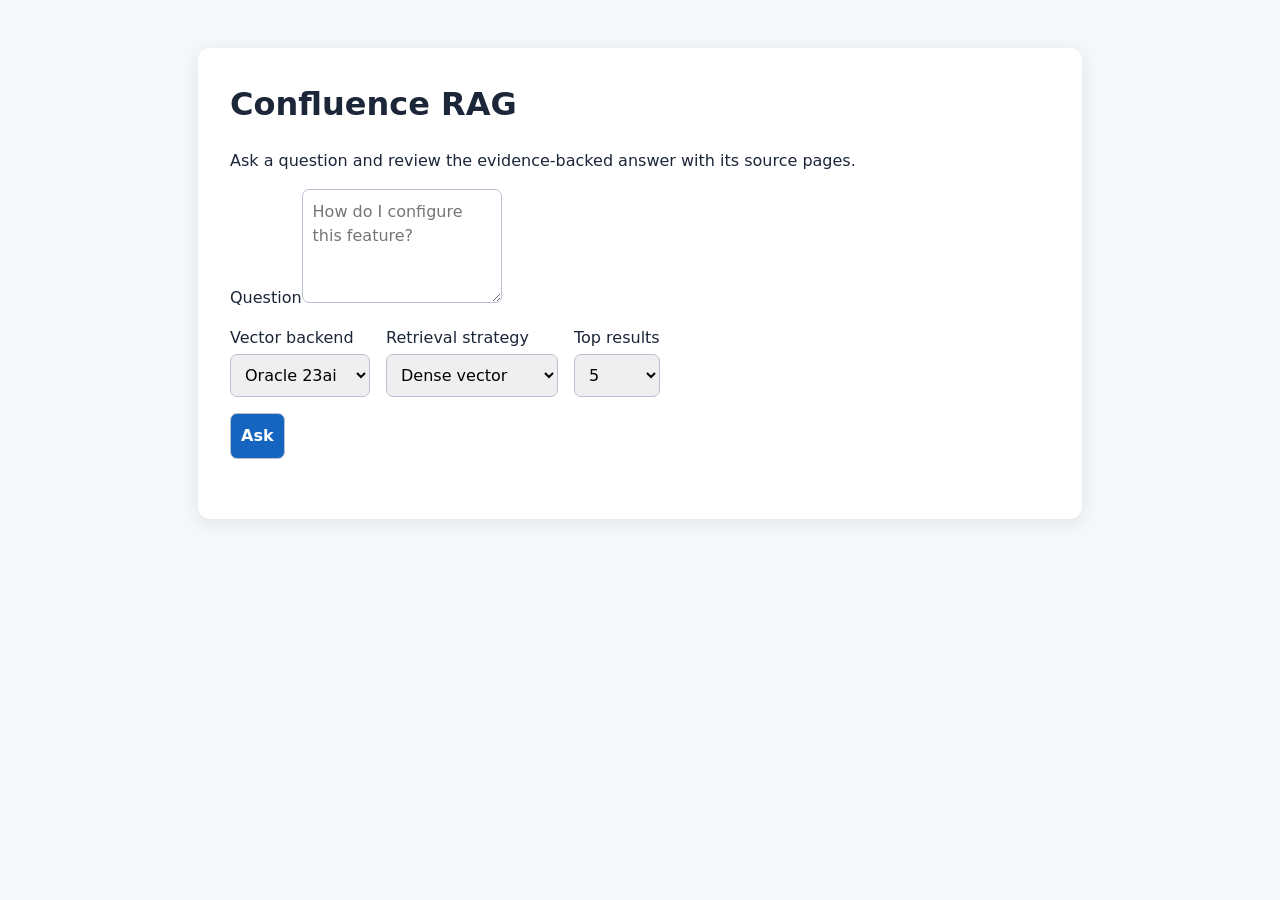
==== 2-rag-agent-with-citation-grounding/web/index.html @ 554a114a "Add retrieval strategies and local RAG UI" ====
<!doctype html>
<html lang="en">
  <head>
    <meta charset="utf-8" />
    <meta name="viewport" content="width=device-width, initial-scale=1" />
    <title>Confluence RAG</title>
    <style>
      body { background: #f6f8fb; color: #1b2638; font: 16px/1.5 system-ui, sans-serif; margin: 0; }
      main { background: #fff; border-radius: 12px; box-shadow: 0 4px 20px #1b26381a; margin: 48px auto; max-width: 820px; padding: 32px; }
      h1 { margin-top: 0; } form { display: grid; gap: 16px; } textarea { min-height: 92px; resize: vertical; }
      textarea, select, button { border: 1px solid #b8c3d1; border-radius: 7px; font: inherit; padding: 10px; }
      .options { display: flex; flex-wrap: wrap; gap: 16px; } .options label { display: grid; gap: 4px; }
      button { background: #1565c0; color: #fff; cursor: pointer; font-weight: 600; width: max-content; }
      button:disabled { opacity: .65; cursor: wait; } #result { margin-top: 28px; } pre { background: #f1f4f8; border-radius: 7px; padding: 16px; white-space: pre-wrap; }
      ul { padding-left: 20px; } .meta { color: #55657a; font-size: .9rem; } .error { color: #b3261e; }
    </style>
  </head>
  <body>
    <main>
      <h1>Confluence RAG</h1>
      <p>Ask a question and review the evidence-backed answer with its source pages.</p>
      <form id="question-form">
        <label>Question<textarea id="question" required maxlength="4000" placeholder="How do I configure this feature?"></textarea></label>
        <div class="options">
          <label>Vector backend<select id="backend"><option value="oracle">Oracle 23ai</option><option value="opensearch">OpenSearch</option></select></label>
          <label>Retrieval strategy<select id="strategy"><option value="dense">Dense vector</option><option value="keyword">Keyword / BM25</option><option value="hybrid_rrf">Hybrid RRF</option></select></label>
          <label>Top results<select id="limit"><option>3</option><option selected>5</option><option>10</option></select></label>
        </div>
        <button id="submit" type="submit">Ask</button>
      </form>
      <section id="result" aria-live="polite"></section>
    </main>
    <script>
      const form = document.querySelector('#question-form');
      const result = document.querySelector('#result');
      const submit = document.querySelector('#submit');
      function element(name, text) { const node = document.createElement(name); if (text) node.textContent = text; return node; }
      form.addEventListener('submit', async (event) => {
        event.preventDefault(); result.replaceChildren(); submit.disabled = true; submit.textContent = 'Searching…';
        try {
          const response = await fetch('/api/ask', { method: 'POST', headers: { 'Content-Type': 'application/json' }, body: JSON.stringify({ question: document.querySelector('#question').value, backend_name: document.querySelector('#backend').value, retrieval_strategy: document.querySelector('#strategy').value, limit: Number(document.querySelector('#limit').value) }) });
          const body = await response.json(); if (!response.ok) throw new Error(body.detail || 'Request failed.');
          result.append(element('h2', body.abstained ? 'No reliable answer' : 'Answer'));
          result.append(element('pre', body.answer));
          result.append(element('p', `Backend: ${body.backend_name} · Strategy: ${body.retrieval_strategy} · Sources: ${body.citations.length}`)).className = 'meta';
          if (body.citations.length) { const list = element('ul'); body.citations.forEach((citation) => { const item = element('li'); const link = element('a', citation.page_title); link.href = citation.page_url; link.target = '_blank'; link.rel = 'noreferrer'; item.append(link); list.append(item); }); result.append(element('h3', 'Confluence sources'), list); }
        } catch (error) { const message = element('p', error.message); message.className = 'error'; result.append(message); }
        finally { submit.disabled = false; submit.textContent = 'Ask'; }
      });
    </script>
  </body>
</html>
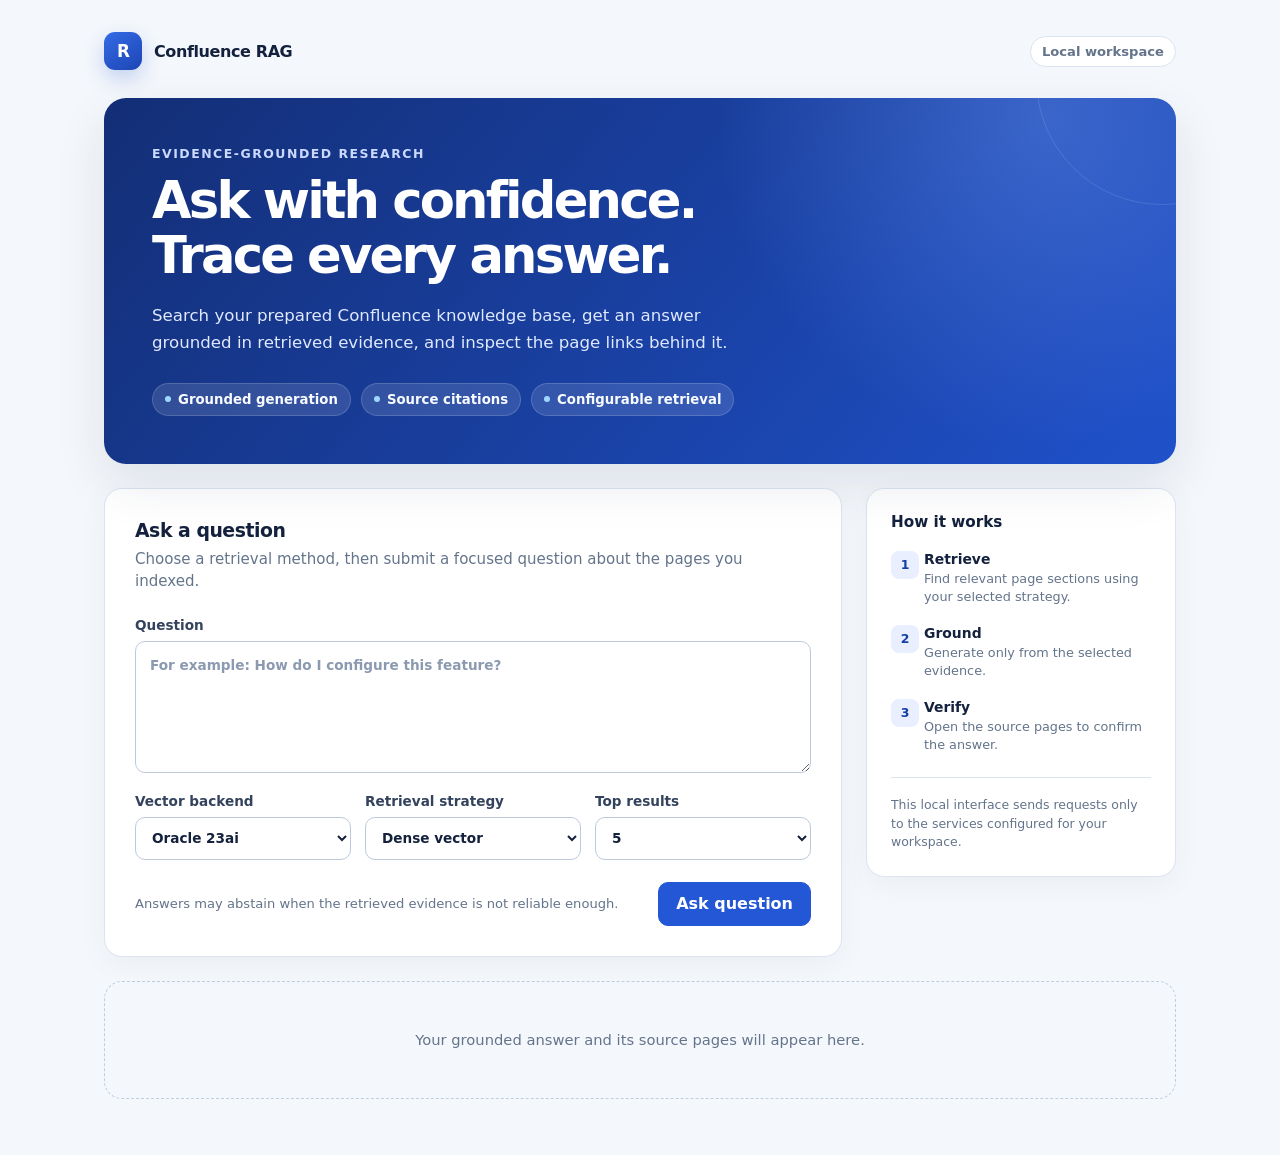
==== commit 97b8cd98: "Document configuration and polish RAG UI" ====
--- a/2-rag-agent-with-citation-grounding/web/index.html
+++ b/2-rag-agent-with-citation-grounding/web/index.html
@@ -3,49 +3,282 @@
   <head>
     <meta charset="utf-8" />
     <meta name="viewport" content="width=device-width, initial-scale=1" />
-    <title>Confluence RAG</title>
+    <meta name="description" content="A local, evidence-grounded Confluence RAG interface." />
+    <title>Confluence RAG | Grounded answers</title>
     <style>
-      body { background: #f6f8fb; color: #1b2638; font: 16px/1.5 system-ui, sans-serif; margin: 0; }
-      main { background: #fff; border-radius: 12px; box-shadow: 0 4px 20px #1b26381a; margin: 48px auto; max-width: 820px; padding: 32px; }
-      h1 { margin-top: 0; } form { display: grid; gap: 16px; } textarea { min-height: 92px; resize: vertical; }
-      textarea, select, button { border: 1px solid #b8c3d1; border-radius: 7px; font: inherit; padding: 10px; }
-      .options { display: flex; flex-wrap: wrap; gap: 16px; } .options label { display: grid; gap: 4px; }
-      button { background: #1565c0; color: #fff; cursor: pointer; font-weight: 600; width: max-content; }
-      button:disabled { opacity: .65; cursor: wait; } #result { margin-top: 28px; } pre { background: #f1f4f8; border-radius: 7px; padding: 16px; white-space: pre-wrap; }
-      ul { padding-left: 20px; } .meta { color: #55657a; font-size: .9rem; } .error { color: #b3261e; }
+      :root {
+        color-scheme: light;
+        --canvas: #f4f7fb;
+        --surface: #ffffff;
+        --surface-soft: #f8fafc;
+        --ink: #14213d;
+        --muted: #64748b;
+        --line: #dbe4f0;
+        --brand: #2457d6;
+        --brand-strong: #163fa5;
+        --brand-soft: #e9efff;
+        --success: #087b5b;
+        --danger: #b42318;
+        --danger-soft: #fff1f0;
+        --shadow: 0 20px 50px rgba(27, 47, 83, 0.1);
+        font-family: Inter, ui-sans-serif, system-ui, -apple-system, BlinkMacSystemFont, "Segoe UI", sans-serif;
+      }
+
+      * { box-sizing: border-box; }
+      body { background: var(--canvas); color: var(--ink); margin: 0; min-width: 320px; }
+      a { color: var(--brand-strong); }
+      button, textarea, select { font: inherit; }
+
+      .shell { margin: 0 auto; max-width: 1120px; padding: 32px 24px 56px; }
+      .masthead { align-items: center; display: flex; justify-content: space-between; margin-bottom: 28px; }
+      .brand { align-items: center; display: flex; gap: 12px; text-decoration: none; }
+      .brand-mark { align-items: center; background: linear-gradient(145deg, #356be6, #1c45b4); border-radius: 11px; box-shadow: 0 8px 20px rgba(36, 87, 214, 0.24); color: #fff; display: flex; font-size: 1.05rem; font-weight: 750; height: 38px; justify-content: center; letter-spacing: -0.04em; width: 38px; }
+      .brand-name { color: var(--ink); font-weight: 720; letter-spacing: -0.025em; }
+      .local-pill { background: var(--surface); border: 1px solid var(--line); border-radius: 999px; color: var(--muted); font-size: 0.82rem; font-weight: 650; padding: 7px 11px; }
+
+      .hero { background: radial-gradient(circle at 88% 5%, rgba(126, 167, 255, 0.32), transparent 33%), linear-gradient(130deg, #132e76, #1f51ca); border-radius: 22px; box-shadow: var(--shadow); color: #fff; overflow: hidden; padding: 48px; position: relative; }
+      .hero::after { border: 1px solid rgba(255, 255, 255, 0.12); border-radius: 50%; content: ""; height: 250px; position: absolute; right: -112px; top: -145px; width: 250px; }
+      .eyebrow { color: #cbd9ff; font-size: 0.78rem; font-weight: 750; letter-spacing: 0.12em; margin: 0 0 12px; text-transform: uppercase; }
+      h1 { font-size: clamp(2rem, 4vw, 3.25rem); letter-spacing: -0.055em; line-height: 1.08; margin: 0; max-width: 680px; }
+      .hero-copy { color: #e0e9ff; font-size: 1.04rem; line-height: 1.65; margin: 18px 0 0; max-width: 630px; }
+      .hero-features { display: flex; flex-wrap: wrap; gap: 10px; margin-top: 26px; }
+      .hero-feature { align-items: center; background: rgba(255, 255, 255, 0.12); border: 1px solid rgba(255, 255, 255, 0.16); border-radius: 999px; color: #f8fbff; display: inline-flex; font-size: 0.83rem; font-weight: 600; gap: 7px; padding: 8px 12px; }
+      .hero-feature::before { background: #9dd8ff; border-radius: 50%; content: ""; height: 6px; width: 6px; }
+
+      .workspace { display: grid; gap: 24px; grid-template-columns: minmax(0, 1fr) 310px; margin-top: 24px; }
+      .panel { background: var(--surface); border: 1px solid var(--line); border-radius: 18px; box-shadow: 0 8px 30px rgba(27, 47, 83, 0.045); }
+      .ask-panel { padding: 30px; }
+      .panel-title { font-size: 1.18rem; letter-spacing: -0.025em; margin: 0; }
+      .panel-intro { color: var(--muted); font-size: 0.94rem; line-height: 1.5; margin: 7px 0 24px; }
+      form { display: grid; gap: 20px; }
+      label { color: #34435d; display: grid; font-size: 0.85rem; font-weight: 700; gap: 8px; }
+      textarea, select { background: #fff; border: 1px solid #bdcadb; border-radius: 10px; color: var(--ink); outline: none; transition: border-color 160ms ease, box-shadow 160ms ease; }
+      textarea:focus, select:focus { border-color: var(--brand); box-shadow: 0 0 0 4px rgba(36, 87, 214, 0.13); }
+      textarea { line-height: 1.55; min-height: 132px; padding: 13px 14px; resize: vertical; }
+      textarea::placeholder { color: #8b9ab0; }
+      select { cursor: pointer; min-height: 43px; padding: 0 34px 0 12px; }
+      .field-grid { display: grid; gap: 14px; grid-template-columns: repeat(3, minmax(0, 1fr)); }
+      .action-row { align-items: center; display: flex; gap: 16px; justify-content: space-between; margin-top: 2px; }
+      .hint { color: var(--muted); font-size: 0.82rem; line-height: 1.45; margin: 0; }
+      .ask-button { align-items: center; background: var(--brand); border: 1px solid var(--brand); border-radius: 10px; color: #fff; cursor: pointer; display: inline-flex; font-weight: 720; gap: 9px; justify-content: center; min-height: 44px; padding: 0 17px; transition: background 160ms ease, transform 160ms ease; }
+      .ask-button:hover { background: var(--brand-strong); transform: translateY(-1px); }
+      .ask-button:focus-visible { box-shadow: 0 0 0 4px rgba(36, 87, 214, 0.24); outline: 0; }
+      .ask-button:disabled { cursor: wait; opacity: 0.72; transform: none; }
+      .spinner { animation: spin 800ms linear infinite; border: 2px solid rgba(255, 255, 255, 0.42); border-radius: 50%; border-top-color: #fff; display: none; height: 15px; width: 15px; }
+      .is-loading .spinner { display: block; }
+      @keyframes spin { to { transform: rotate(360deg); } }
+
+      .guide { align-self: start; padding: 24px; }
+      .guide h2 { font-size: 0.95rem; margin: 0; }
+      .guide-list { display: grid; gap: 18px; list-style: none; margin: 20px 0 0; padding: 0; }
+      .guide-item { display: grid; gap: 5px; grid-template-columns: 28px 1fr; }
+      .guide-number { align-items: center; background: var(--brand-soft); border-radius: 8px; color: var(--brand-strong); display: flex; font-size: 0.78rem; font-weight: 800; height: 28px; justify-content: center; }
+      .guide-copy strong { display: block; font-size: 0.87rem; }
+      .guide-copy span { color: var(--muted); display: block; font-size: 0.8rem; line-height: 1.45; margin-top: 3px; }
+      .privacy-note { border-top: 1px solid var(--line); color: var(--muted); font-size: 0.78rem; line-height: 1.5; margin: 22px 0 0; padding-top: 18px; }
+
+      #result { margin-top: 24px; }
+      .result-card { background: var(--surface); border: 1px solid var(--line); border-radius: 18px; box-shadow: 0 8px 30px rgba(27, 47, 83, 0.045); overflow: hidden; }
+      .result-header { align-items: flex-start; border-bottom: 1px solid var(--line); display: flex; gap: 16px; justify-content: space-between; padding: 24px 28px; }
+      .result-heading { display: flex; flex-direction: column; gap: 4px; }
+      .result-heading h2 { font-size: 1.18rem; letter-spacing: -0.025em; margin: 0; }
+      .result-heading p { color: var(--muted); font-size: 0.83rem; margin: 0; }
+      .status { background: #e9f8f3; border-radius: 999px; color: var(--success); font-size: 0.75rem; font-weight: 750; padding: 7px 10px; white-space: nowrap; }
+      .answer { font-family: inherit; font-size: 0.97rem; line-height: 1.7; margin: 0; padding: 26px 28px; white-space: pre-wrap; }
+      .source-section { background: var(--surface-soft); border-top: 1px solid var(--line); padding: 22px 28px 26px; }
+      .source-section h3 { font-size: 0.9rem; margin: 0 0 14px; }
+      .source-list { display: grid; gap: 10px; list-style: none; margin: 0; padding: 0; }
+      .source-list a { align-items: center; background: var(--surface); border: 1px solid var(--line); border-radius: 10px; color: var(--ink); display: flex; font-size: 0.9rem; font-weight: 620; justify-content: space-between; padding: 12px 13px; text-decoration: none; transition: border-color 160ms ease, box-shadow 160ms ease; }
+      .source-list a::after { color: var(--brand); content: "↗"; font-size: 1.05rem; margin-left: 12px; }
+      .source-list a:hover { border-color: #91aae8; box-shadow: 0 4px 12px rgba(36, 87, 214, 0.08); }
+      .error-card { background: var(--danger-soft); border: 1px solid #f4c6c2; border-radius: 14px; color: var(--danger); padding: 16px 18px; }
+      .empty-state { align-items: center; border: 1px dashed #bfcde0; border-radius: 18px; color: var(--muted); display: flex; font-size: 0.92rem; justify-content: center; min-height: 118px; padding: 22px; text-align: center; }
+
+      @media (max-width: 820px) {
+        .workspace { grid-template-columns: 1fr; }
+        .guide { display: none; }
+        .hero { padding: 38px 30px; }
+      }
+      @media (max-width: 600px) {
+        .shell { padding: 20px 15px 40px; }
+        .masthead { margin-bottom: 20px; }
+        .local-pill { display: none; }
+        .hero { border-radius: 16px; padding: 30px 24px; }
+        .ask-panel { padding: 23px 20px; }
+        .field-grid { grid-template-columns: 1fr; }
+        .action-row { align-items: stretch; flex-direction: column-reverse; }
+        .ask-button { width: 100%; }
+        .result-header, .answer, .source-section { padding-left: 20px; padding-right: 20px; }
+        .result-header { align-items: flex-start; flex-direction: column; }
+      }
     </style>
   </head>
   <body>
-    <main>
-      <h1>Confluence RAG</h1>
-      <p>Ask a question and review the evidence-backed answer with its source pages.</p>
-      <form id="question-form">
-        <label>Question<textarea id="question" required maxlength="4000" placeholder="How do I configure this feature?"></textarea></label>
-        <div class="options">
-          <label>Vector backend<select id="backend"><option value="oracle">Oracle 23ai</option><option value="opensearch">OpenSearch</option></select></label>
-          <label>Retrieval strategy<select id="strategy"><option value="dense">Dense vector</option><option value="keyword">Keyword / BM25</option><option value="hybrid_rrf">Hybrid RRF</option></select></label>
-          <label>Top results<select id="limit"><option>3</option><option selected>5</option><option>10</option></select></label>
+    <main class="shell">
+      <header class="masthead">
+        <a class="brand" href="/" aria-label="Confluence RAG home">
+          <span class="brand-mark" aria-hidden="true">R</span>
+          <span class="brand-name">Confluence RAG</span>
+        </a>
+        <span class="local-pill">Local workspace</span>
+      </header>
+
+      <section class="hero" aria-labelledby="page-title">
+        <p class="eyebrow">Evidence-grounded research</p>
+        <h1 id="page-title">Ask with confidence. Trace every answer.</h1>
+        <p class="hero-copy">Search your prepared Confluence knowledge base, get an answer grounded in retrieved evidence, and inspect the page links behind it.</p>
+        <div class="hero-features" aria-label="Capabilities">
+          <span class="hero-feature">Grounded generation</span>
+          <span class="hero-feature">Source citations</span>
+          <span class="hero-feature">Configurable retrieval</span>
         </div>
-        <button id="submit" type="submit">Ask</button>
-      </form>
-      <section id="result" aria-live="polite"></section>
+      </section>
+
+      <div class="workspace">
+        <section class="panel ask-panel" aria-labelledby="ask-heading">
+          <h2 class="panel-title" id="ask-heading">Ask a question</h2>
+          <p class="panel-intro">Choose a retrieval method, then submit a focused question about the pages you indexed.</p>
+          <form id="question-form">
+            <label for="question">Question
+              <textarea id="question" required maxlength="4000" placeholder="For example: How do I configure this feature?"></textarea>
+            </label>
+            <div class="field-grid">
+              <label for="backend">Vector backend
+                <select id="backend">
+                  <option value="oracle">Oracle 23ai</option>
+                  <option value="opensearch">OpenSearch</option>
+                </select>
+              </label>
+              <label for="strategy">Retrieval strategy
+                <select id="strategy">
+                  <option value="dense">Dense vector</option>
+                  <option value="keyword">Keyword / BM25</option>
+                  <option value="hybrid_rrf">Hybrid RRF</option>
+                </select>
+              </label>
+              <label for="limit">Top results
+                <select id="limit">
+                  <option value="3">3</option>
+                  <option value="5" selected>5</option>
+                  <option value="10">10</option>
+                </select>
+              </label>
+            </div>
+            <div class="action-row">
+              <p class="hint">Answers may abstain when the retrieved evidence is not reliable enough.</p>
+              <button class="ask-button" id="submit" type="submit">
+                <span class="spinner" aria-hidden="true"></span>
+                <span id="submit-label">Ask question</span>
+              </button>
+            </div>
+          </form>
+        </section>
+
+        <aside class="panel guide" aria-labelledby="guide-heading">
+          <h2 id="guide-heading">How it works</h2>
+          <ol class="guide-list">
+            <li class="guide-item"><span class="guide-number">1</span><span class="guide-copy"><strong>Retrieve</strong><span>Find relevant page sections using your selected strategy.</span></span></li>
+            <li class="guide-item"><span class="guide-number">2</span><span class="guide-copy"><strong>Ground</strong><span>Generate only from the selected evidence.</span></span></li>
+            <li class="guide-item"><span class="guide-number">3</span><span class="guide-copy"><strong>Verify</strong><span>Open the source pages to confirm the answer.</span></span></li>
+          </ol>
+          <p class="privacy-note">This local interface sends requests only to the services configured for your workspace.</p>
+        </aside>
+      </div>
+
+      <section id="result" aria-live="polite" aria-label="Answer results">
+        <div class="empty-state">Your grounded answer and its source pages will appear here.</div>
+      </section>
     </main>
     <script>
       const form = document.querySelector('#question-form');
       const result = document.querySelector('#result');
       const submit = document.querySelector('#submit');
-      function element(name, text) { const node = document.createElement(name); if (text) node.textContent = text; return node; }
+      const submitLabel = document.querySelector('#submit-label');
+
+      function element(name, text) {
+        const node = document.createElement(name);
+        if (text !== undefined) node.textContent = text;
+        return node;
+      }
+
+      function setLoading(isLoading) {
+        submit.disabled = isLoading;
+        submit.classList.toggle('is-loading', isLoading);
+        submitLabel.textContent = isLoading ? 'Searching evidence…' : 'Ask question';
+      }
+
+      function renderError(message) {
+        const card = element('div');
+        card.className = 'error-card';
+        card.setAttribute('role', 'alert');
+        card.append(element('strong', 'Request could not be completed.'));
+        card.append(element('p', message));
+        result.replaceChildren(card);
+      }
+
+      function renderResponse(body) {
+        const card = element('article');
+        card.className = 'result-card';
+
+        const header = element('header');
+        header.className = 'result-header';
+        const heading = element('div');
+        heading.className = 'result-heading';
+        heading.append(element('h2', body.abstained ? 'No reliable answer' : 'Grounded answer'));
+        heading.append(element('p', `${body.backend_name} · ${body.retrieval_strategy} · ${body.citations.length} source${body.citations.length === 1 ? '' : 's'}`));
+        header.append(heading);
+        const status = element('span', body.abstained ? 'Abstained' : 'Evidence found');
+        status.className = 'status';
+        header.append(status);
+        card.append(header);
+
+        const answer = element('p', body.answer);
+        answer.className = 'answer';
+        card.append(answer);
+
+        if (body.citations.length) {
+          const sourceSection = element('section');
+          sourceSection.className = 'source-section';
+          sourceSection.append(element('h3', 'Source pages'));
+          const list = element('ul');
+          list.className = 'source-list';
+          body.citations.forEach((citation) => {
+            const item = element('li');
+            const link = element('a', citation.page_title);
+            link.href = citation.page_url;
+            link.target = '_blank';
+            link.rel = 'noreferrer';
+            item.append(link);
+            list.append(item);
+          });
+          sourceSection.append(list);
+          card.append(sourceSection);
+        }
+        result.replaceChildren(card);
+      }
+
       form.addEventListener('submit', async (event) => {
-        event.preventDefault(); result.replaceChildren(); submit.disabled = true; submit.textContent = 'Searching…';
+        event.preventDefault();
+        setLoading(true);
         try {
-          const response = await fetch('/api/ask', { method: 'POST', headers: { 'Content-Type': 'application/json' }, body: JSON.stringify({ question: document.querySelector('#question').value, backend_name: document.querySelector('#backend').value, retrieval_strategy: document.querySelector('#strategy').value, limit: Number(document.querySelector('#limit').value) }) });
-          const body = await response.json(); if (!response.ok) throw new Error(body.detail || 'Request failed.');
-          result.append(element('h2', body.abstained ? 'No reliable answer' : 'Answer'));
-          result.append(element('pre', body.answer));
-          result.append(element('p', `Backend: ${body.backend_name} · Strategy: ${body.retrieval_strategy} · Sources: ${body.citations.length}`)).className = 'meta';
-          if (body.citations.length) { const list = element('ul'); body.citations.forEach((citation) => { const item = element('li'); const link = element('a', citation.page_title); link.href = citation.page_url; link.target = '_blank'; link.rel = 'noreferrer'; item.append(link); list.append(item); }); result.append(element('h3', 'Confluence sources'), list); }
-        } catch (error) { const message = element('p', error.message); message.className = 'error'; result.append(message); }
-        finally { submit.disabled = false; submit.textContent = 'Ask'; }
+          const response = await fetch('/api/ask', {
+            method: 'POST',
+            headers: { 'Content-Type': 'application/json' },
+            body: JSON.stringify({
+              question: document.querySelector('#question').value,
+              backend_name: document.querySelector('#backend').value,
+              retrieval_strategy: document.querySelector('#strategy').value,
+              limit: Number(document.querySelector('#limit').value),
+            }),
+          });
+          const body = await response.json();
+          if (!response.ok) throw new Error(body.detail || 'The server rejected the request.');
+          renderResponse(body);
+        } catch (error) {
+          renderError(error.message || 'Check the local server configuration and try again.');
+        } finally {
+          setLoading(false);
+        }
       });
     </script>
   </body>
